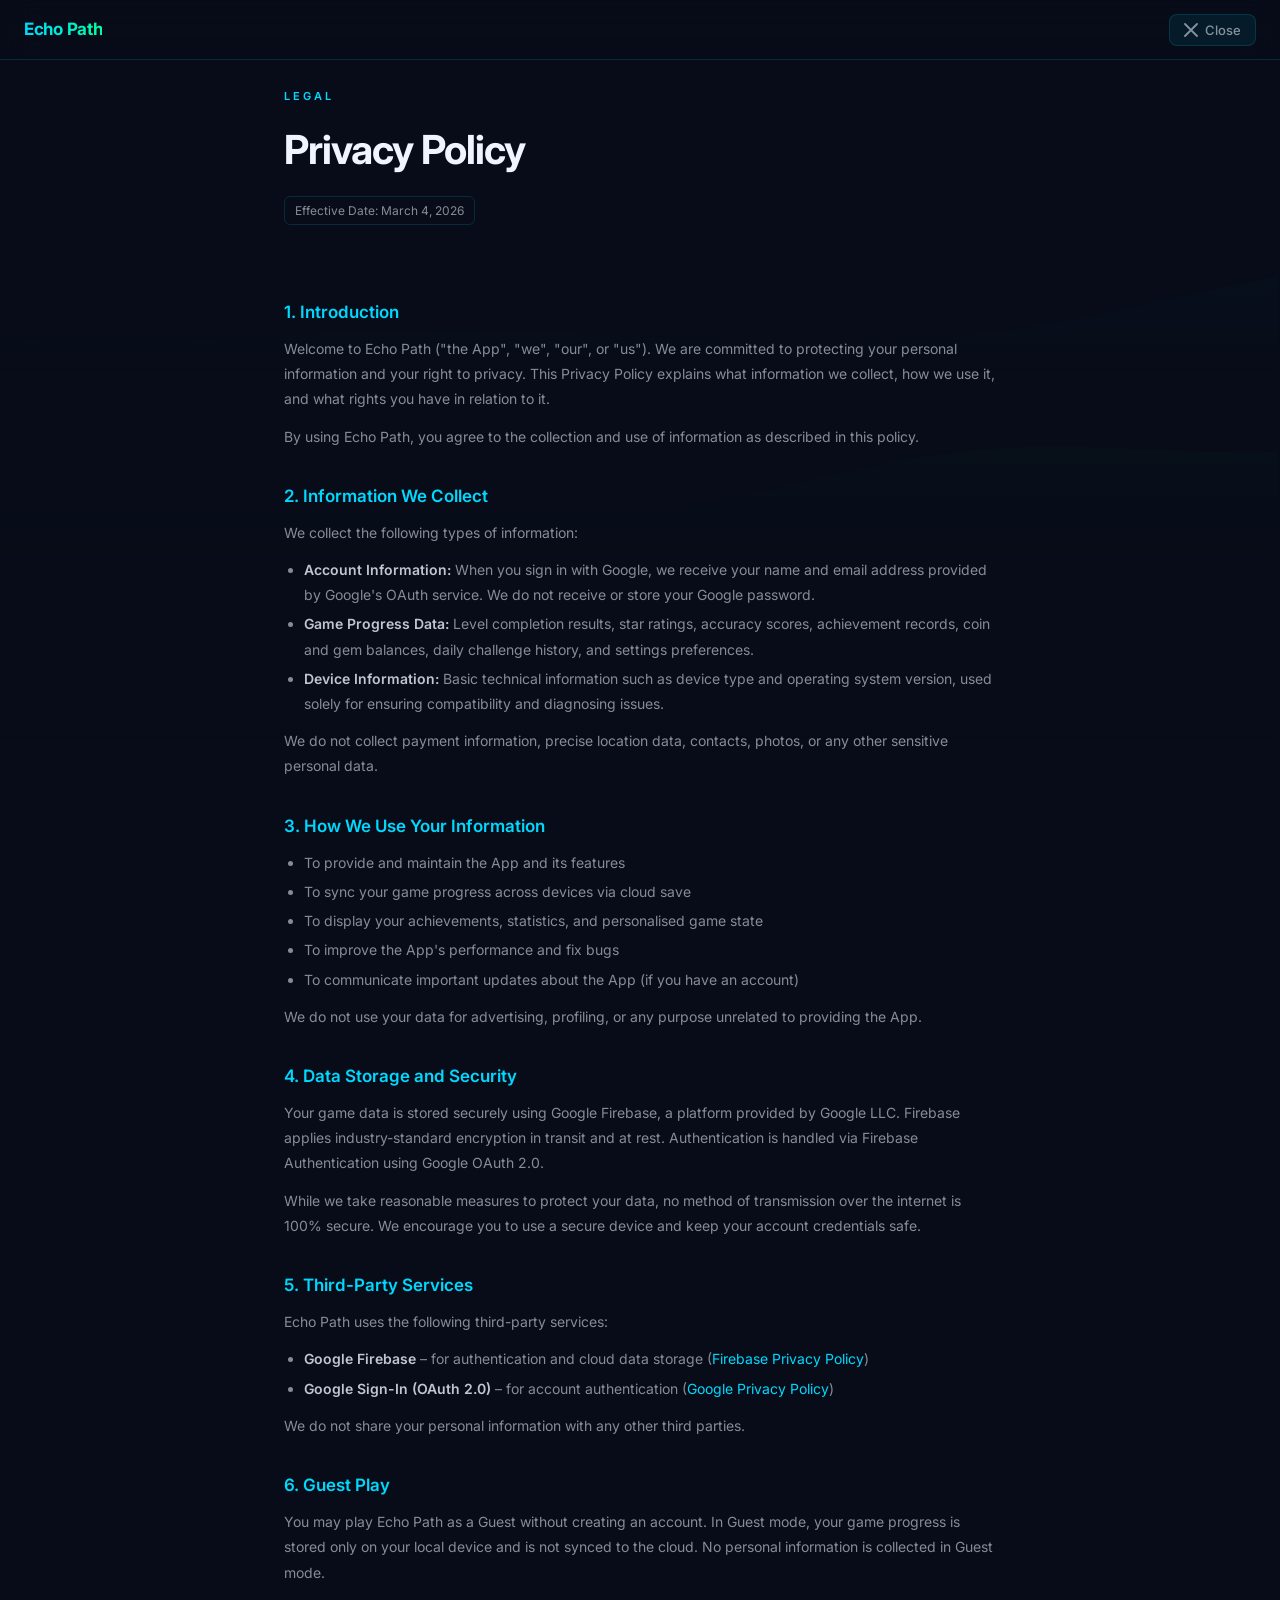
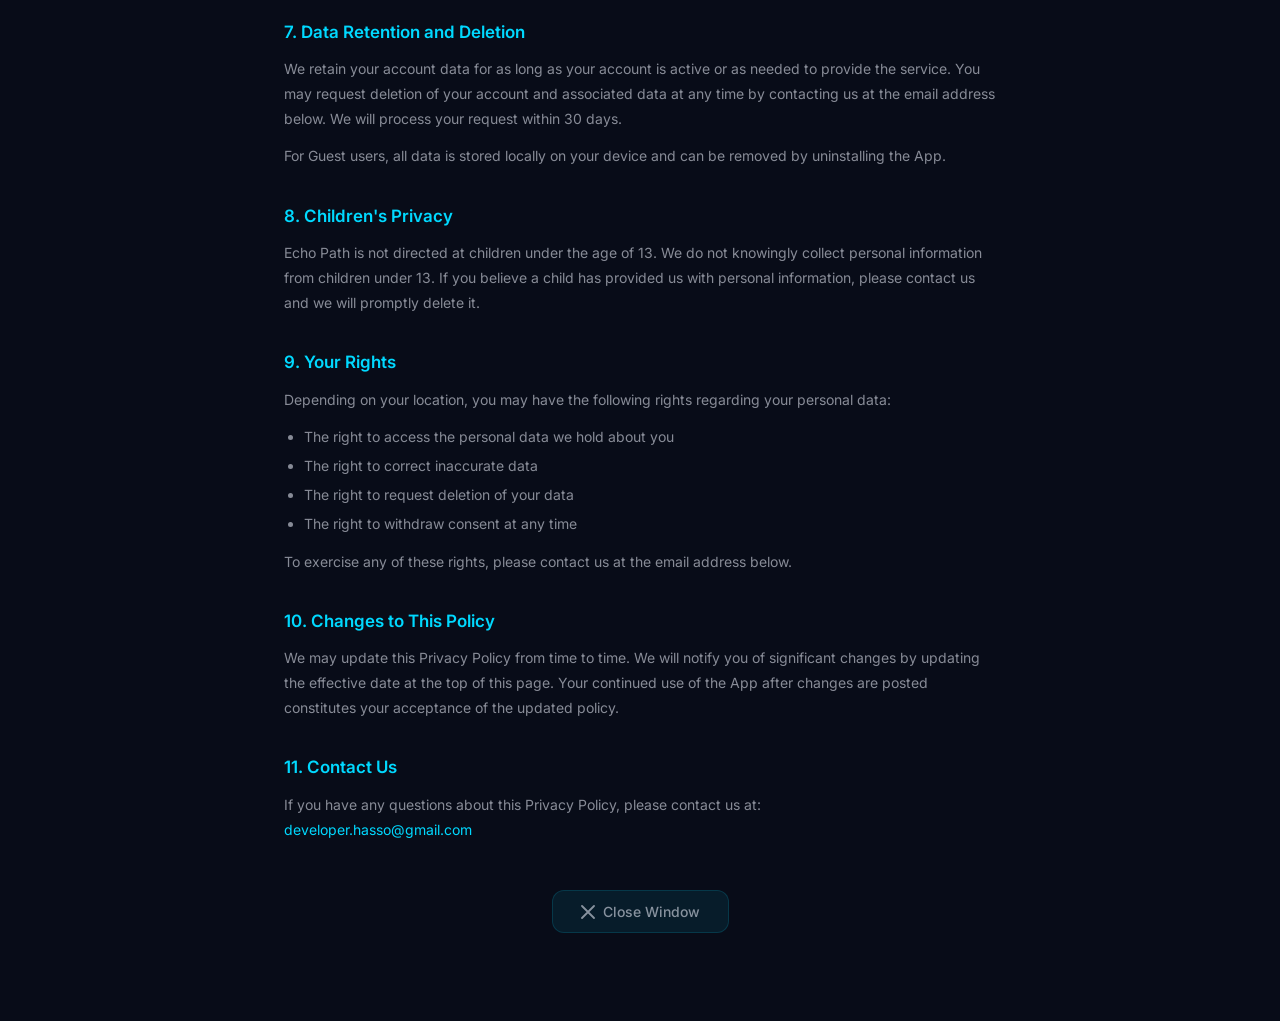
==== privacy.html @ c026646d "adding / updating files updated index.html and added separate files for privacy and terms" ====
<!DOCTYPE html>
<html lang="en">
<head>
  <meta charset="UTF-8" />
  <meta name="viewport" content="width=device-width, initial-scale=1.0" />
  <title>Privacy Policy – Echo Path</title>
  <meta name="description" content="Echo Path Privacy Policy – how we collect, use, and protect your data." />
  <link rel="icon" type="image/png" sizes="32x32" href="favicon-32.png" />
  <link rel="icon" type="image/png" sizes="16x16" href="favicon-16.png" />
  <link rel="apple-touch-icon" sizes="192x192" href="icon.png" />
  <link rel="preconnect" href="https://fonts.googleapis.com" />
  <link rel="preconnect" href="https://fonts.gstatic.com" crossorigin />
  <link href="https://fonts.googleapis.com/css2?family=Inter:wght@300;400;500;600;700;800&display=swap" rel="stylesheet" />
  <style>
    *, *::before, *::after { box-sizing: border-box; margin: 0; padding: 0; }
    :root {
      --cyan:   #00D9FF;
      --green:  #00FF9F;
      --bg:     #080c18;
      --border: rgba(0,217,255,0.15);
      --text:   #F0F4FF;
      --muted:  rgba(240,244,255,0.55);
    }
    html { scroll-behavior: smooth; }
    body {
      font-family: 'Inter', sans-serif;
      background: var(--bg);
      color: var(--text);
      line-height: 1.6;
      overflow-x: hidden;
      min-height: 100vh;
    }

    /* Aurora background */
    #aurora-canvas {
      position: fixed; inset: 0; width: 100%; height: 100%;
      pointer-events: none; z-index: 0; opacity: 0.55;
    }

    /* Top bar — logo left, close button right */
    .top-bar {
      position: fixed; top: 0; left: 0; right: 0; z-index: 100;
      background: rgba(8,12,24,0.88);
      backdrop-filter: blur(16px);
      border-bottom: 1px solid var(--border);
      height: 60px;
      display: flex; align-items: center; justify-content: space-between;
      padding: 0 24px;
    }
    .top-logo {
      font-size: 17px; font-weight: 700;
      background: linear-gradient(90deg, var(--cyan), var(--green));
      -webkit-background-clip: text; -webkit-text-fill-color: transparent;
      text-decoration: none;
      letter-spacing: -0.3px;
    }
    .close-btn {
      display: flex; align-items: center; gap: 7px;
      background: rgba(0,217,255,0.08);
      border: 1px solid var(--border);
      border-radius: 8px;
      color: var(--muted);
      font-family: 'Inter', sans-serif;
      font-size: 13px; font-weight: 500;
      padding: 7px 14px;
      cursor: pointer;
      transition: all 0.2s;
    }
    .close-btn:hover {
      background: rgba(0,217,255,0.15);
      border-color: var(--cyan);
      color: var(--text);
    }
    .close-btn svg { flex-shrink: 0; }

    /* Content */
    .page-wrap {
      max-width: 760px; margin: 0 auto;
      padding: 88px 24px 72px;
      position: relative; z-index: 1;
    }

    .section-label {
      display: block; font-size: 11px; font-weight: 600;
      letter-spacing: 3px; text-transform: uppercase;
      color: var(--cyan); margin-bottom: 12px;
    }
    h1 {
      font-size: clamp(26px, 4vw, 40px); font-weight: 700;
      letter-spacing: -1px; margin-bottom: 14px;
    }
    .legal-date {
      display: inline-block; font-size: 12px; color: var(--muted);
      border: 1px solid var(--border); border-radius: 6px;
      padding: 4px 10px; margin-bottom: 40px;
    }
    h3 {
      font-size: 17px; font-weight: 600; color: var(--cyan);
      margin: 34px 0 10px;
    }
    p { font-size: 14px; color: var(--muted); margin-bottom: 12px; line-height: 1.8; }
    ul { padding-left: 20px; margin-bottom: 12px; }
    ul li { font-size: 14px; color: var(--muted); line-height: 1.8; margin-bottom: 4px; }
    strong { color: rgba(240,244,255,0.8); font-weight: 600; }
    a { color: var(--cyan); text-decoration: none; }
    a:hover { text-decoration: underline; }

    /* Bottom close button */
    .bottom-close {
      display: flex; justify-content: center;
      margin-top: 48px; padding-bottom: 16px;
    }
    .bottom-close-btn {
      display: inline-flex; align-items: center; gap: 8px;
      padding: 12px 28px;
      background: rgba(0,217,255,0.08);
      border: 1.5px solid var(--border);
      border-radius: 12px;
      color: var(--muted);
      font-family: 'Inter', sans-serif;
      font-size: 14px; font-weight: 500;
      cursor: pointer;
      transition: all 0.2s;
    }
    .bottom-close-btn:hover {
      background: rgba(0,217,255,0.14);
      border-color: var(--cyan);
      color: var(--text);
    }

    @media (max-width: 600px) {
      .page-wrap { padding: 80px 18px 60px; }
    }
  </style>
</head>
<body>

<canvas id="aurora-canvas"></canvas>

<!-- Top bar -->
<div class="top-bar">
  <span class="top-logo">Echo Path</span>
  <button class="close-btn" onclick="window.close()">
    <svg width="14" height="14" viewBox="0 0 14 14" fill="none">
      <path d="M1 1l12 12M13 1L1 13" stroke="currentColor" stroke-width="1.8" stroke-linecap="round"/>
    </svg>
    Close
  </button>
</div>

<!-- Content -->
<div class="page-wrap">
  <span class="section-label">Legal</span>
  <h1>Privacy Policy</h1>
  <span class="legal-date">Effective Date: March 4, 2026</span>

  <h3>1. Introduction</h3>
  <p>Welcome to Echo Path ("the App", "we", "our", or "us"). We are committed to protecting your personal information and your right to privacy. This Privacy Policy explains what information we collect, how we use it, and what rights you have in relation to it.</p>
  <p>By using Echo Path, you agree to the collection and use of information as described in this policy.</p>

  <h3>2. Information We Collect</h3>
  <p>We collect the following types of information:</p>
  <ul>
    <li><strong>Account Information:</strong> When you sign in with Google, we receive your name and email address provided by Google's OAuth service. We do not receive or store your Google password.</li>
    <li><strong>Game Progress Data:</strong> Level completion results, star ratings, accuracy scores, achievement records, coin and gem balances, daily challenge history, and settings preferences.</li>
    <li><strong>Device Information:</strong> Basic technical information such as device type and operating system version, used solely for ensuring compatibility and diagnosing issues.</li>
  </ul>
  <p>We do not collect payment information, precise location data, contacts, photos, or any other sensitive personal data.</p>

  <h3>3. How We Use Your Information</h3>
  <ul>
    <li>To provide and maintain the App and its features</li>
    <li>To sync your game progress across devices via cloud save</li>
    <li>To display your achievements, statistics, and personalised game state</li>
    <li>To improve the App's performance and fix bugs</li>
    <li>To communicate important updates about the App (if you have an account)</li>
  </ul>
  <p>We do not use your data for advertising, profiling, or any purpose unrelated to providing the App.</p>

  <h3>4. Data Storage and Security</h3>
  <p>Your game data is stored securely using Google Firebase, a platform provided by Google LLC. Firebase applies industry-standard encryption in transit and at rest. Authentication is handled via Firebase Authentication using Google OAuth 2.0.</p>
  <p>While we take reasonable measures to protect your data, no method of transmission over the internet is 100% secure. We encourage you to use a secure device and keep your account credentials safe.</p>

  <h3>5. Third-Party Services</h3>
  <p>Echo Path uses the following third-party services:</p>
  <ul>
    <li><strong>Google Firebase</strong> – for authentication and cloud data storage (<a href="https://firebase.google.com/support/privacy" target="_blank" rel="noopener">Firebase Privacy Policy</a>)</li>
    <li><strong>Google Sign-In (OAuth 2.0)</strong> – for account authentication (<a href="https://policies.google.com/privacy" target="_blank" rel="noopener">Google Privacy Policy</a>)</li>
  </ul>
  <p>We do not share your personal information with any other third parties.</p>

  <h3>6. Guest Play</h3>
  <p>You may play Echo Path as a Guest without creating an account. In Guest mode, your game progress is stored only on your local device and is not synced to the cloud. No personal information is collected in Guest mode.</p>

  <h3>7. Data Retention and Deletion</h3>
  <p>We retain your account data for as long as your account is active or as needed to provide the service. You may request deletion of your account and associated data at any time by contacting us at the email address below. We will process your request within 30 days.</p>
  <p>For Guest users, all data is stored locally on your device and can be removed by uninstalling the App.</p>

  <h3>8. Children's Privacy</h3>
  <p>Echo Path is not directed at children under the age of 13. We do not knowingly collect personal information from children under 13. If you believe a child has provided us with personal information, please contact us and we will promptly delete it.</p>

  <h3>9. Your Rights</h3>
  <p>Depending on your location, you may have the following rights regarding your personal data:</p>
  <ul>
    <li>The right to access the personal data we hold about you</li>
    <li>The right to correct inaccurate data</li>
    <li>The right to request deletion of your data</li>
    <li>The right to withdraw consent at any time</li>
  </ul>
  <p>To exercise any of these rights, please contact us at the email address below.</p>

  <h3>10. Changes to This Policy</h3>
  <p>We may update this Privacy Policy from time to time. We will notify you of significant changes by updating the effective date at the top of this page. Your continued use of the App after changes are posted constitutes your acceptance of the updated policy.</p>

  <h3>11. Contact Us</h3>
  <p>If you have any questions about this Privacy Policy, please contact us at:<br/>
  <a href="mailto:developer.hasso@gmail.com">developer.hasso@gmail.com</a></p>

  <!-- Bottom close -->
  <div class="bottom-close">
    <button class="bottom-close-btn" onclick="window.close()">
      <svg width="14" height="14" viewBox="0 0 14 14" fill="none">
        <path d="M1 1l12 12M13 1L1 13" stroke="currentColor" stroke-width="1.8" stroke-linecap="round"/>
      </svg>
      Close Window
    </button>
  </div>
</div>

<script>
(function () {
  const canvas = document.getElementById('aurora-canvas');
  const ctx    = canvas.getContext('2d');
  let W, H, t  = 0;
  const WAVES  = [
    { amp: 0.10, freq: 0.0020, speed: 0.22, yBase: 0.30, r: 0, g: 217, b: 255, baseAlpha: 0.038, breathSpeed: 0.38, breathOffset: 0.00 },
    { amp: 0.07, freq: 0.0031, speed: 0.15, yBase: 0.52, r: 0, g: 255, b: 159, baseAlpha: 0.028, breathSpeed: 0.29, breathOffset: 1.10 },
    { amp: 0.08, freq: 0.0016, speed: 0.18, yBase: 0.74, r: 0, g: 200, b: 255, baseAlpha: 0.022, breathSpeed: 0.23, breathOffset: 2.30 },
  ];
  const HARMONICS = [
    { freqMul: 1.000, ampMul: 1.00, phaseOff: 0.0 },
    { freqMul: 1.618, ampMul: 0.45, phaseOff: 1.2 },
    { freqMul: 2.414, ampMul: 0.22, phaseOff: 2.7 },
    { freqMul: 3.303, ampMul: 0.11, phaseOff: 0.9 },
  ];
  function resize() { W = canvas.width = window.innerWidth; H = canvas.height = window.innerHeight; }
  function waveY(wave, x) {
    let y = 0;
    HARMONICS.forEach(h => { y += Math.sin(x * wave.freq * h.freqMul + t * wave.speed * h.freqMul + h.phaseOff) * h.ampMul; });
    return wave.yBase * H + y * wave.amp * H;
  }
  function draw() {
    t += 0.016; ctx.clearRect(0, 0, W, H);
    WAVES.forEach(wave => {
      const breath = 0.5 + 0.5 * Math.sin(t * wave.breathSpeed + wave.breathOffset);
      const alpha  = wave.baseAlpha * (0.7 + 0.6 * breath);
      const height = 0.13 * H * (0.85 + 0.3 * breath);
      ctx.beginPath(); ctx.moveTo(0, H);
      for (let x = 0; x <= W; x += 3) ctx.lineTo(x, waveY(wave, x));
      ctx.lineTo(W, H); ctx.closePath();
      const grad = ctx.createLinearGradient(0, waveY(wave, W / 2) - height, 0, waveY(wave, W / 2) + height * 0.4);
      grad.addColorStop(0,   `rgba(${wave.r},${wave.g},${wave.b},0)`);
      grad.addColorStop(0.3, `rgba(${wave.r},${wave.g},${wave.b},${alpha})`);
      grad.addColorStop(0.7, `rgba(${wave.r},${wave.g},${wave.b},${alpha * 0.5})`);
      grad.addColorStop(1,   `rgba(${wave.r},${wave.g},${wave.b},0)`);
      ctx.fillStyle = grad; ctx.fill();
    });
    requestAnimationFrame(draw);
  }
  window.addEventListener('resize', resize); resize(); draw();
})();
</script>
</body>
</html>
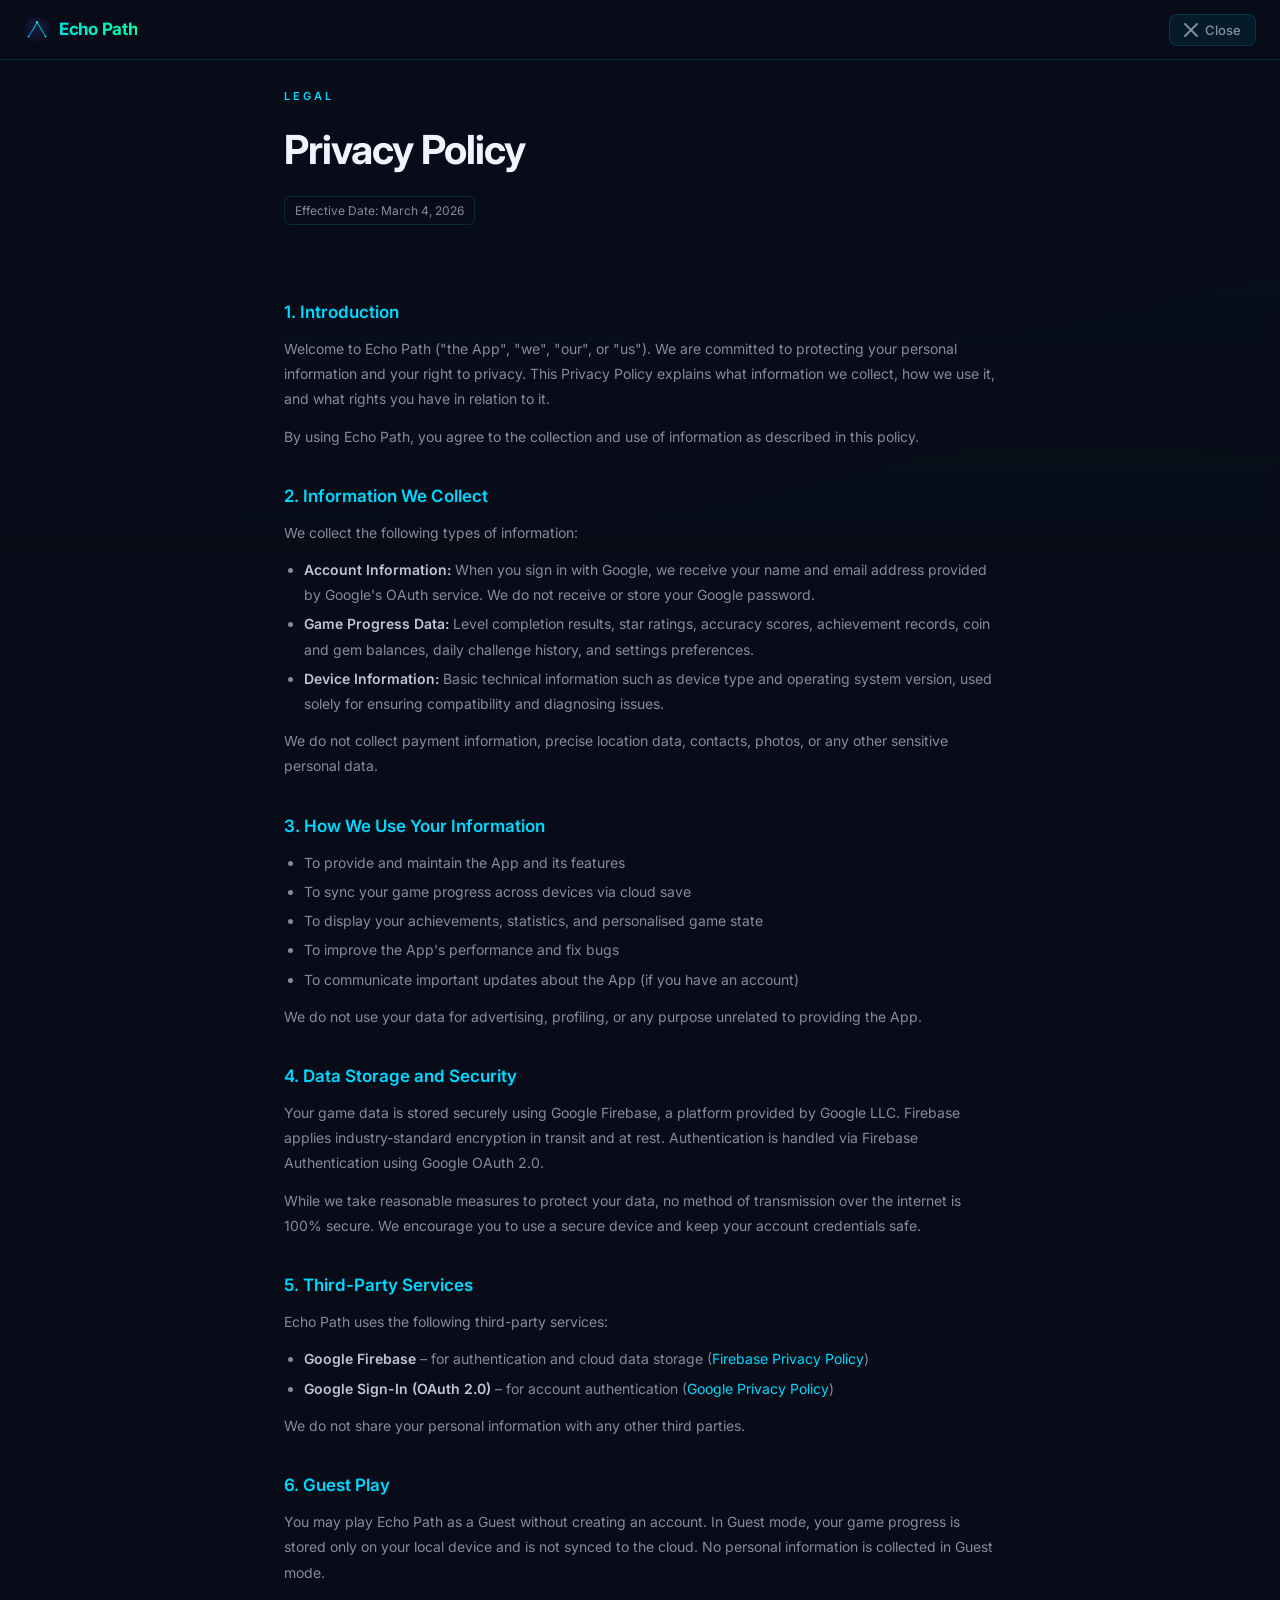
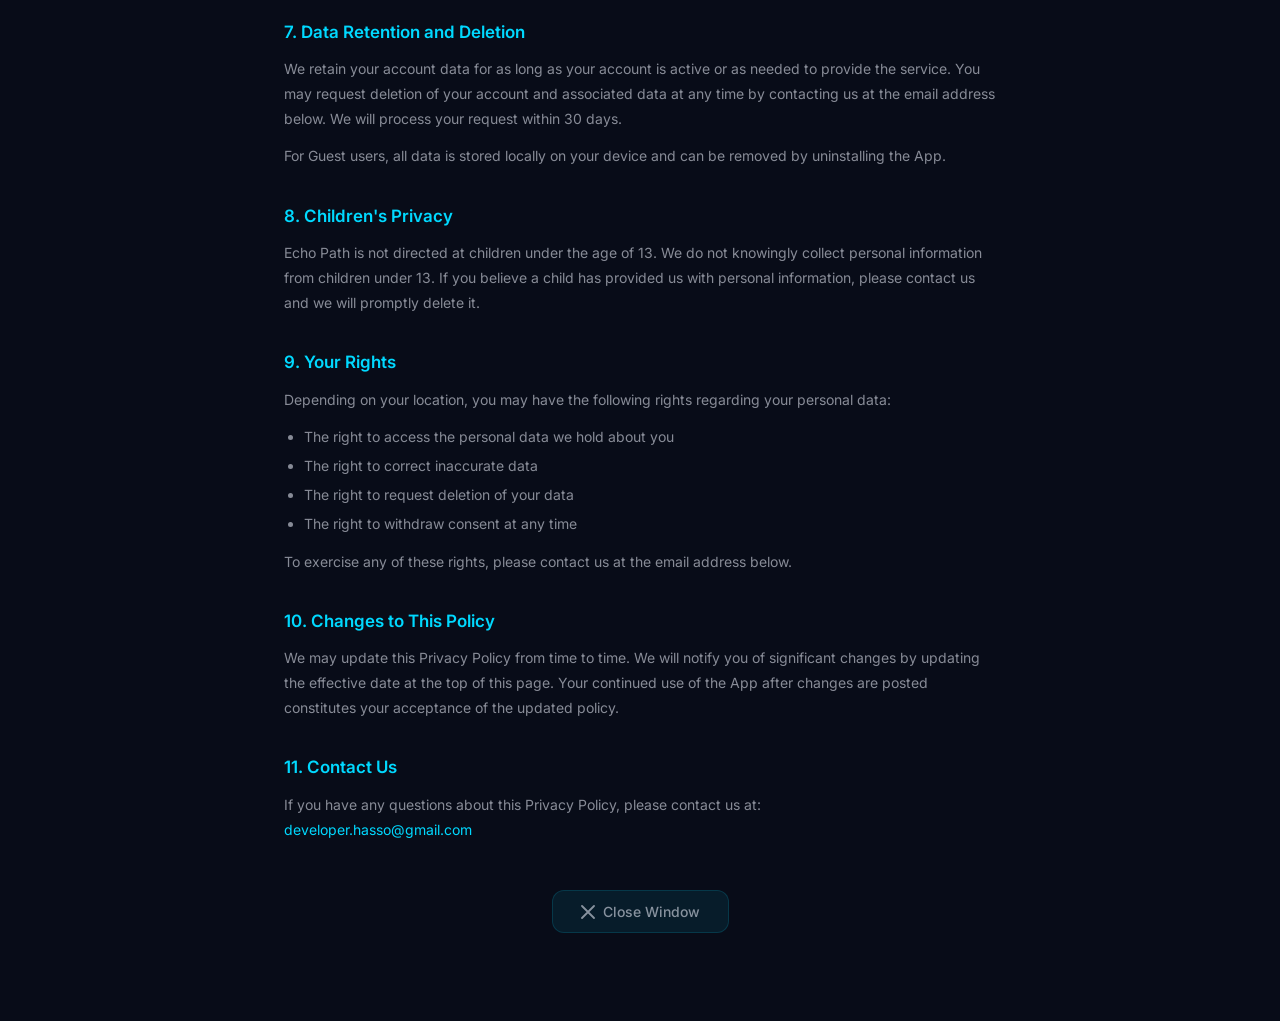
==== commit 1c445b54: "added UI enhancements to all 3 files added UI enhancements to all 3 files" ====
--- a/privacy.html
+++ b/privacy.html
@@ -48,12 +48,13 @@
       padding: 0 24px;
     }
     .top-logo {
+      display: flex; align-items: center; gap: 9px;
       font-size: 17px; font-weight: 700;
       background: linear-gradient(90deg, var(--cyan), var(--green));
       -webkit-background-clip: text; -webkit-text-fill-color: transparent;
-      text-decoration: none;
-      letter-spacing: -0.3px;
-    }
+      text-decoration: none; letter-spacing: -0.3px;
+    }
+    .top-logo-img { width: 26px; height: 26px; border-radius: 7px; flex-shrink: 0; display: block; }
     .close-btn {
       display: flex; align-items: center; gap: 7px;
       background: rgba(0,217,255,0.08);
@@ -139,7 +140,10 @@
 
 <!-- Top bar -->
 <div class="top-bar">
-  <span class="top-logo">Echo Path</span>
+  <span class="top-logo">
+    <img src="icon.png" alt="Echo Path" class="top-logo-img" />
+    Echo Path
+  </span>
   <button class="close-btn" onclick="window.close()">
     <svg width="14" height="14" viewBox="0 0 14 14" fill="none">
       <path d="M1 1l12 12M13 1L1 13" stroke="currentColor" stroke-width="1.8" stroke-linecap="round"/>
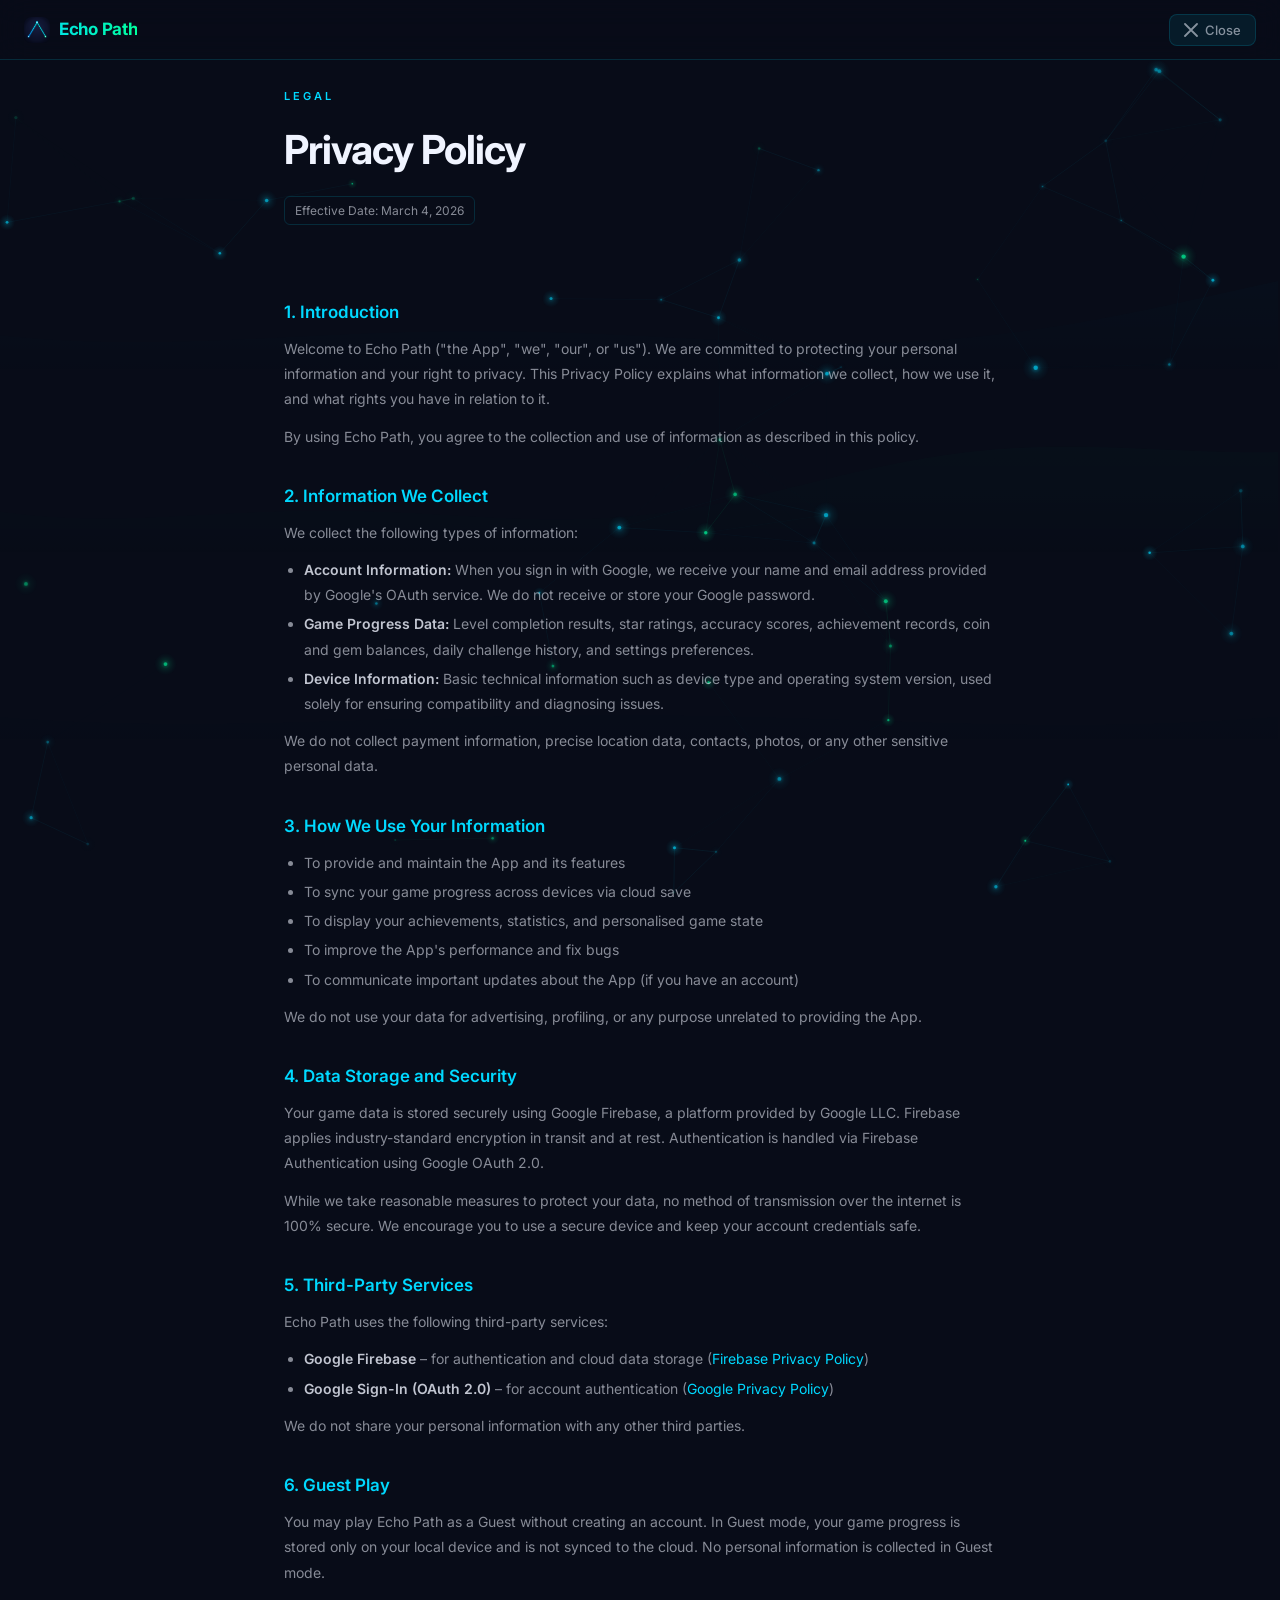
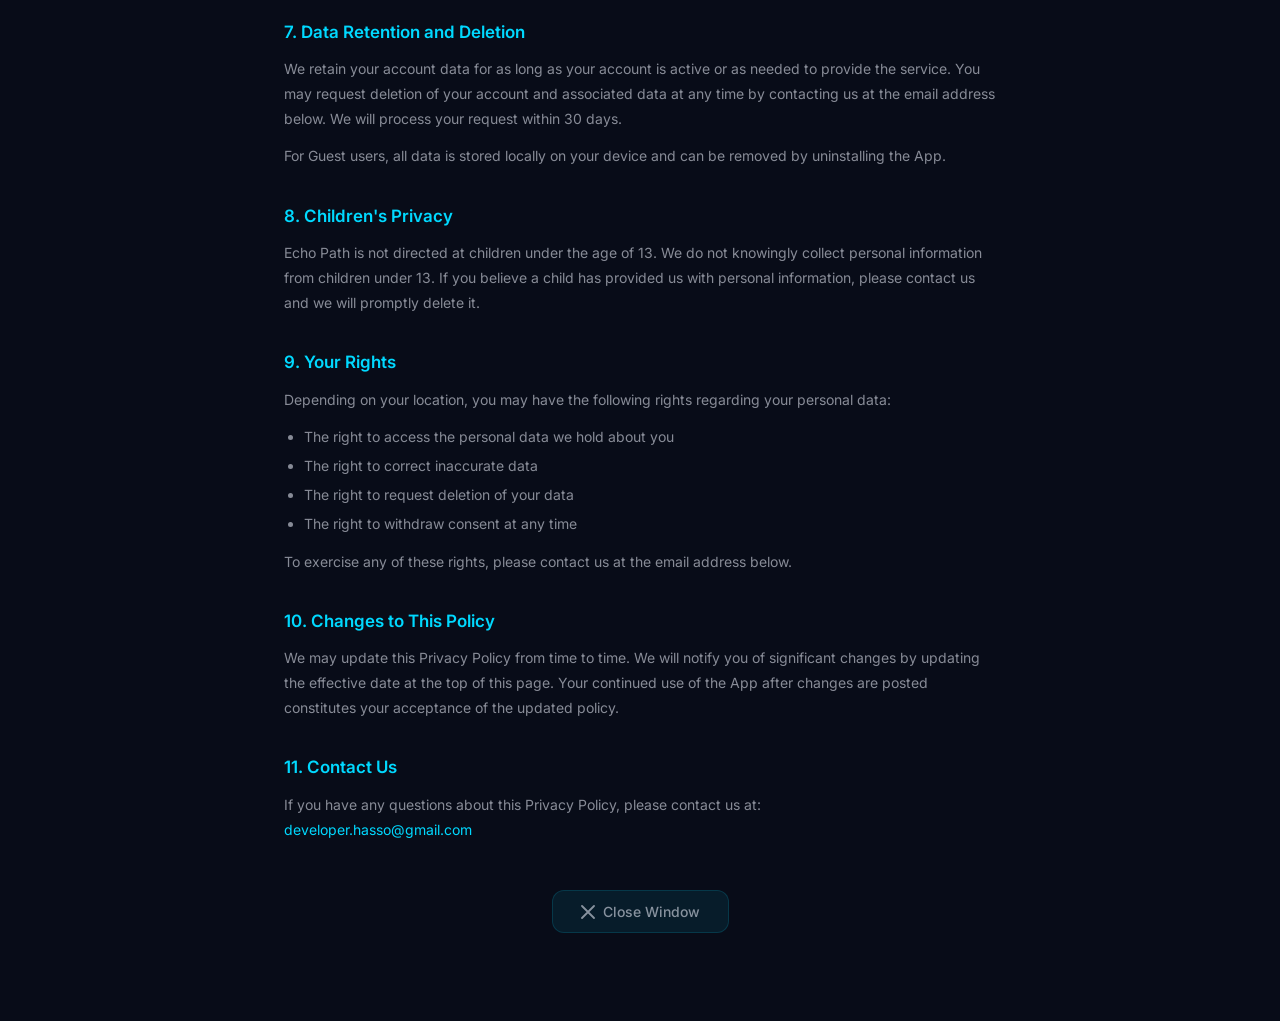
==== commit 73c35bd6: "updated privacy and terms updated privacy and terms" ====
--- a/privacy.html
+++ b/privacy.html
@@ -37,6 +37,12 @@
       pointer-events: none; z-index: 0; opacity: 0.55;
     }
 
+    /* Constellation network */
+    #constellation-canvas {
+      position: fixed; inset: 0; width: 100%; height: 100%;
+      pointer-events: none; z-index: 0; opacity: 1;
+    }
+
     /* Top bar — logo left, close button right */
     .top-bar {
       position: fixed; top: 0; left: 0; right: 0; z-index: 100;
@@ -137,6 +143,7 @@
 <body>
 
 <canvas id="aurora-canvas"></canvas>
+<canvas id="constellation-canvas"></canvas>
 
 <!-- Top bar -->
 <div class="top-bar">
@@ -273,6 +280,70 @@
   }
   window.addEventListener('resize', resize); resize(); draw();
 })();
+
+/* ── Constellation Network ── */
+(function() {
+  const canvas = document.getElementById('constellation-canvas');
+  const ctx = canvas.getContext('2d');
+  let W, H, t = 0;
+  const COUNT  = 58;
+  const LINK_D = 155;
+  const LINK_D2 = LINK_D * LINK_D;
+  let nodes = [];
+  function init() {
+    W = canvas.width  = window.innerWidth;
+    H = canvas.height = window.innerHeight;
+    nodes = Array.from({length: COUNT}, () => ({
+      x: Math.random() * W, y: Math.random() * H,
+      vx: (Math.random() - 0.5) * 0.30, vy: (Math.random() - 0.5) * 0.30,
+      r: Math.random() * 1.3 + 0.7,
+      cyan: Math.random() < 0.62,
+      phase: Math.random() * Math.PI * 2,
+    }));
+  }
+  function draw() {
+    t += 0.016;
+    ctx.clearRect(0, 0, W, H);
+    nodes.forEach(n => {
+      n.x += n.vx; n.y += n.vy;
+      if (n.x < -40) n.x = W+40; else if (n.x > W+40) n.x = -40;
+      if (n.y < -40) n.y = H+40; else if (n.y > H+40) n.y = -40;
+    });
+    for (let i = 0; i < nodes.length; i++) {
+      const a = nodes[i];
+      for (let j = i+1; j < nodes.length; j++) {
+        const b = nodes[j];
+        const dx = a.x-b.x, dy = a.y-b.y, d2 = dx*dx+dy*dy;
+        if (d2 < LINK_D2) {
+          const alpha = (1 - Math.sqrt(d2)/LINK_D) * 0.13;
+          const [r,g,bl] = (!a.cyan && !b.cyan) ? [0,255,159] : [0,217,255];
+          ctx.beginPath(); ctx.moveTo(a.x,a.y); ctx.lineTo(b.x,b.y);
+          ctx.strokeStyle = `rgba(${r},${g},${bl},${alpha})`;
+          ctx.lineWidth = 0.7; ctx.stroke();
+        }
+      }
+    }
+    nodes.forEach(n => {
+      const pulse = 0.55 + 0.45*Math.sin(t*0.75+n.phase);
+      const [r,g,b] = n.cyan ? [0,217,255] : [0,255,159];
+      const nr = n.r*(0.85+0.3*pulse);
+      const grad = ctx.createRadialGradient(n.x,n.y,0,n.x,n.y,nr*6);
+      grad.addColorStop(0,   `rgba(${r},${g},${b},${0.22*pulse})`);
+      grad.addColorStop(0.4, `rgba(${r},${g},${b},${0.08*pulse})`);
+      grad.addColorStop(1,   `rgba(${r},${g},${b},0)`);
+      ctx.beginPath(); ctx.arc(n.x,n.y,nr*6,0,Math.PI*2);
+      ctx.fillStyle=grad; ctx.fill();
+      ctx.save();
+      ctx.shadowColor=`rgb(${r},${g},${b})`; ctx.shadowBlur=6*pulse;
+      ctx.fillStyle=`rgba(${r},${g},${b},${0.65*pulse})`;
+      ctx.beginPath(); ctx.arc(n.x,n.y,nr,0,Math.PI*2); ctx.fill();
+      ctx.restore();
+    });
+    requestAnimationFrame(draw);
+  }
+  window.addEventListener('resize', init);
+  init(); draw();
+})();
 </script>
 </body>
 </html>
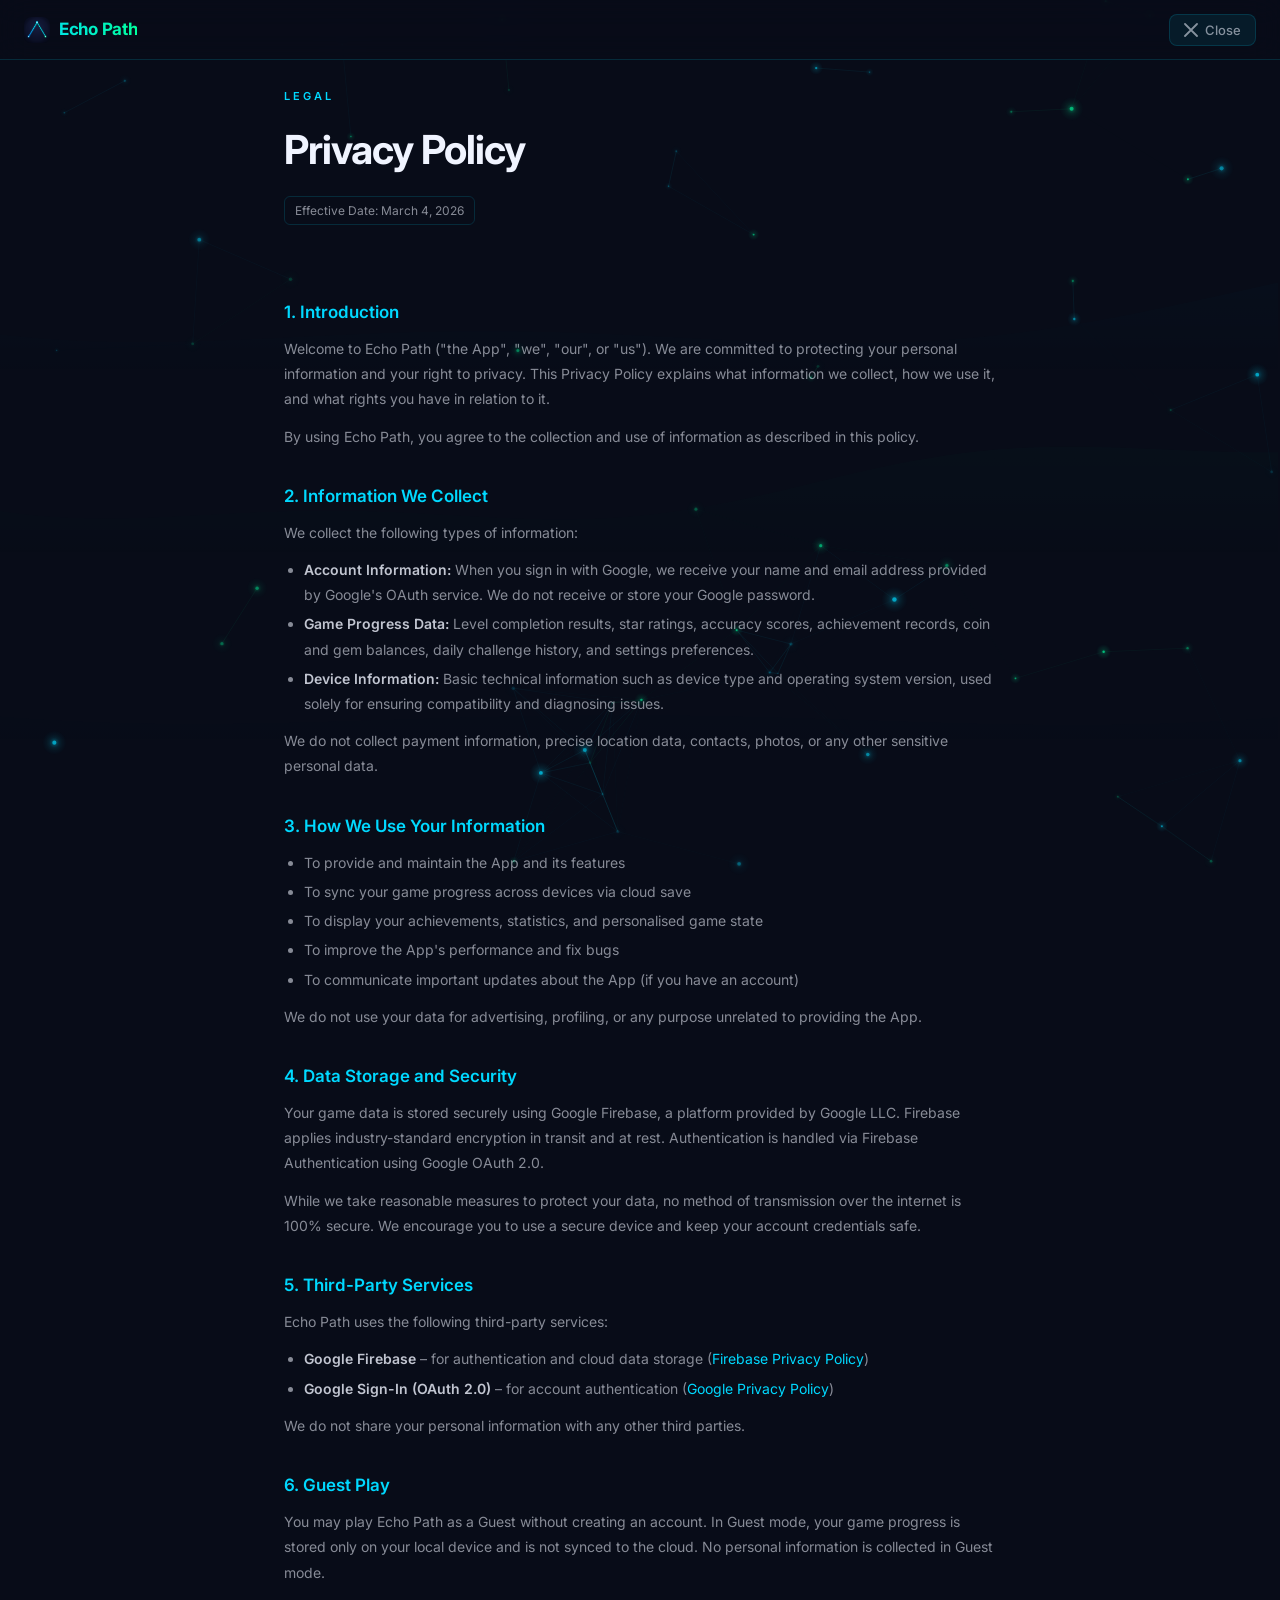
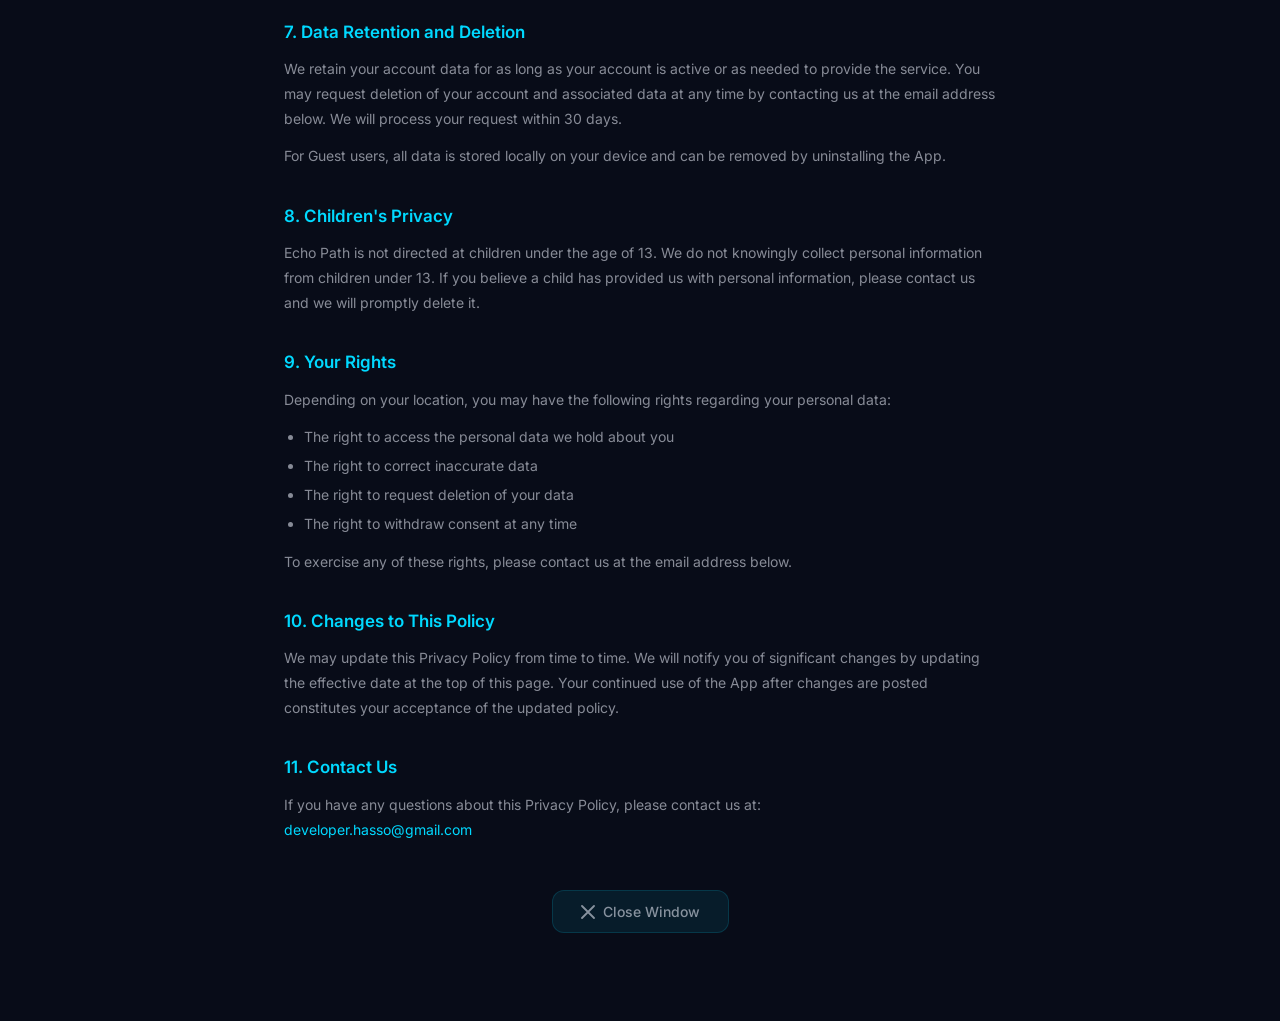
==== commit c00b4d3f: "updated changes and separated logic" ====
--- a/privacy.html
+++ b/privacy.html
@@ -11,134 +11,8 @@
   <link rel="preconnect" href="https://fonts.googleapis.com" />
   <link rel="preconnect" href="https://fonts.gstatic.com" crossorigin />
   <link href="https://fonts.googleapis.com/css2?family=Inter:wght@300;400;500;600;700;800&display=swap" rel="stylesheet" />
-  <style>
-    *, *::before, *::after { box-sizing: border-box; margin: 0; padding: 0; }
-    :root {
-      --cyan:   #00D9FF;
-      --green:  #00FF9F;
-      --bg:     #080c18;
-      --border: rgba(0,217,255,0.15);
-      --text:   #F0F4FF;
-      --muted:  rgba(240,244,255,0.55);
-    }
-    html { scroll-behavior: smooth; }
-    body {
-      font-family: 'Inter', sans-serif;
-      background: var(--bg);
-      color: var(--text);
-      line-height: 1.6;
-      overflow-x: hidden;
-      min-height: 100vh;
-    }
-
-    /* Aurora background */
-    #aurora-canvas {
-      position: fixed; inset: 0; width: 100%; height: 100%;
-      pointer-events: none; z-index: 0; opacity: 0.55;
-    }
-
-    /* Constellation network */
-    #constellation-canvas {
-      position: fixed; inset: 0; width: 100%; height: 100%;
-      pointer-events: none; z-index: 0; opacity: 1;
-    }
-
-    /* Top bar — logo left, close button right */
-    .top-bar {
-      position: fixed; top: 0; left: 0; right: 0; z-index: 100;
-      background: rgba(8,12,24,0.88);
-      backdrop-filter: blur(16px);
-      border-bottom: 1px solid var(--border);
-      height: 60px;
-      display: flex; align-items: center; justify-content: space-between;
-      padding: 0 24px;
-    }
-    .top-logo {
-      display: flex; align-items: center; gap: 9px;
-      font-size: 17px; font-weight: 700;
-      background: linear-gradient(90deg, var(--cyan), var(--green));
-      -webkit-background-clip: text; -webkit-text-fill-color: transparent;
-      text-decoration: none; letter-spacing: -0.3px;
-    }
-    .top-logo-img { width: 26px; height: 26px; border-radius: 7px; flex-shrink: 0; display: block; }
-    .close-btn {
-      display: flex; align-items: center; gap: 7px;
-      background: rgba(0,217,255,0.08);
-      border: 1px solid var(--border);
-      border-radius: 8px;
-      color: var(--muted);
-      font-family: 'Inter', sans-serif;
-      font-size: 13px; font-weight: 500;
-      padding: 7px 14px;
-      cursor: pointer;
-      transition: all 0.2s;
-    }
-    .close-btn:hover {
-      background: rgba(0,217,255,0.15);
-      border-color: var(--cyan);
-      color: var(--text);
-    }
-    .close-btn svg { flex-shrink: 0; }
-
-    /* Content */
-    .page-wrap {
-      max-width: 760px; margin: 0 auto;
-      padding: 88px 24px 72px;
-      position: relative; z-index: 1;
-    }
-
-    .section-label {
-      display: block; font-size: 11px; font-weight: 600;
-      letter-spacing: 3px; text-transform: uppercase;
-      color: var(--cyan); margin-bottom: 12px;
-    }
-    h1 {
-      font-size: clamp(26px, 4vw, 40px); font-weight: 700;
-      letter-spacing: -1px; margin-bottom: 14px;
-    }
-    .legal-date {
-      display: inline-block; font-size: 12px; color: var(--muted);
-      border: 1px solid var(--border); border-radius: 6px;
-      padding: 4px 10px; margin-bottom: 40px;
-    }
-    h3 {
-      font-size: 17px; font-weight: 600; color: var(--cyan);
-      margin: 34px 0 10px;
-    }
-    p { font-size: 14px; color: var(--muted); margin-bottom: 12px; line-height: 1.8; }
-    ul { padding-left: 20px; margin-bottom: 12px; }
-    ul li { font-size: 14px; color: var(--muted); line-height: 1.8; margin-bottom: 4px; }
-    strong { color: rgba(240,244,255,0.8); font-weight: 600; }
-    a { color: var(--cyan); text-decoration: none; }
-    a:hover { text-decoration: underline; }
-
-    /* Bottom close button */
-    .bottom-close {
-      display: flex; justify-content: center;
-      margin-top: 48px; padding-bottom: 16px;
-    }
-    .bottom-close-btn {
-      display: inline-flex; align-items: center; gap: 8px;
-      padding: 12px 28px;
-      background: rgba(0,217,255,0.08);
-      border: 1.5px solid var(--border);
-      border-radius: 12px;
-      color: var(--muted);
-      font-family: 'Inter', sans-serif;
-      font-size: 14px; font-weight: 500;
-      cursor: pointer;
-      transition: all 0.2s;
-    }
-    .bottom-close-btn:hover {
-      background: rgba(0,217,255,0.14);
-      border-color: var(--cyan);
-      color: var(--text);
-    }
-
-    @media (max-width: 600px) {
-      .page-wrap { padding: 80px 18px 60px; }
-    }
-  </style>
+  <link rel="stylesheet" href="css/common.css" />
+  <link rel="stylesheet" href="css/legal.css" />
 </head>
 <body>
 
@@ -227,7 +101,6 @@
   <p>If you have any questions about this Privacy Policy, please contact us at:<br/>
   <a href="mailto:developer.hasso@gmail.com">developer.hasso@gmail.com</a></p>
 
-  <!-- Bottom close -->
   <div class="bottom-close">
     <button class="bottom-close-btn" onclick="window.close()">
       <svg width="14" height="14" viewBox="0 0 14 14" fill="none">
@@ -238,112 +111,8 @@
   </div>
 </div>
 
-<script>
-(function () {
-  const canvas = document.getElementById('aurora-canvas');
-  const ctx    = canvas.getContext('2d');
-  let W, H, t  = 0;
-  const WAVES  = [
-    { amp: 0.10, freq: 0.0020, speed: 0.22, yBase: 0.30, r: 0, g: 217, b: 255, baseAlpha: 0.038, breathSpeed: 0.38, breathOffset: 0.00 },
-    { amp: 0.07, freq: 0.0031, speed: 0.15, yBase: 0.52, r: 0, g: 255, b: 159, baseAlpha: 0.028, breathSpeed: 0.29, breathOffset: 1.10 },
-    { amp: 0.08, freq: 0.0016, speed: 0.18, yBase: 0.74, r: 0, g: 200, b: 255, baseAlpha: 0.022, breathSpeed: 0.23, breathOffset: 2.30 },
-  ];
-  const HARMONICS = [
-    { freqMul: 1.000, ampMul: 1.00, phaseOff: 0.0 },
-    { freqMul: 1.618, ampMul: 0.45, phaseOff: 1.2 },
-    { freqMul: 2.414, ampMul: 0.22, phaseOff: 2.7 },
-    { freqMul: 3.303, ampMul: 0.11, phaseOff: 0.9 },
-  ];
-  function resize() { W = canvas.width = window.innerWidth; H = canvas.height = window.innerHeight; }
-  function waveY(wave, x) {
-    let y = 0;
-    HARMONICS.forEach(h => { y += Math.sin(x * wave.freq * h.freqMul + t * wave.speed * h.freqMul + h.phaseOff) * h.ampMul; });
-    return wave.yBase * H + y * wave.amp * H;
-  }
-  function draw() {
-    t += 0.016; ctx.clearRect(0, 0, W, H);
-    WAVES.forEach(wave => {
-      const breath = 0.5 + 0.5 * Math.sin(t * wave.breathSpeed + wave.breathOffset);
-      const alpha  = wave.baseAlpha * (0.7 + 0.6 * breath);
-      const height = 0.13 * H * (0.85 + 0.3 * breath);
-      ctx.beginPath(); ctx.moveTo(0, H);
-      for (let x = 0; x <= W; x += 3) ctx.lineTo(x, waveY(wave, x));
-      ctx.lineTo(W, H); ctx.closePath();
-      const grad = ctx.createLinearGradient(0, waveY(wave, W / 2) - height, 0, waveY(wave, W / 2) + height * 0.4);
-      grad.addColorStop(0,   `rgba(${wave.r},${wave.g},${wave.b},0)`);
-      grad.addColorStop(0.3, `rgba(${wave.r},${wave.g},${wave.b},${alpha})`);
-      grad.addColorStop(0.7, `rgba(${wave.r},${wave.g},${wave.b},${alpha * 0.5})`);
-      grad.addColorStop(1,   `rgba(${wave.r},${wave.g},${wave.b},0)`);
-      ctx.fillStyle = grad; ctx.fill();
-    });
-    requestAnimationFrame(draw);
-  }
-  window.addEventListener('resize', resize); resize(); draw();
-})();
+<script src="js/aurora.js"></script>
+<script src="js/constellation.js"></script>
 
-/* ── Constellation Network ── */
-(function() {
-  const canvas = document.getElementById('constellation-canvas');
-  const ctx = canvas.getContext('2d');
-  let W, H, t = 0;
-  const COUNT  = 58;
-  const LINK_D = 155;
-  const LINK_D2 = LINK_D * LINK_D;
-  let nodes = [];
-  function init() {
-    W = canvas.width  = window.innerWidth;
-    H = canvas.height = window.innerHeight;
-    nodes = Array.from({length: COUNT}, () => ({
-      x: Math.random() * W, y: Math.random() * H,
-      vx: (Math.random() - 0.5) * 0.30, vy: (Math.random() - 0.5) * 0.30,
-      r: Math.random() * 1.3 + 0.7,
-      cyan: Math.random() < 0.62,
-      phase: Math.random() * Math.PI * 2,
-    }));
-  }
-  function draw() {
-    t += 0.016;
-    ctx.clearRect(0, 0, W, H);
-    nodes.forEach(n => {
-      n.x += n.vx; n.y += n.vy;
-      if (n.x < -40) n.x = W+40; else if (n.x > W+40) n.x = -40;
-      if (n.y < -40) n.y = H+40; else if (n.y > H+40) n.y = -40;
-    });
-    for (let i = 0; i < nodes.length; i++) {
-      const a = nodes[i];
-      for (let j = i+1; j < nodes.length; j++) {
-        const b = nodes[j];
-        const dx = a.x-b.x, dy = a.y-b.y, d2 = dx*dx+dy*dy;
-        if (d2 < LINK_D2) {
-          const alpha = (1 - Math.sqrt(d2)/LINK_D) * 0.13;
-          const [r,g,bl] = (!a.cyan && !b.cyan) ? [0,255,159] : [0,217,255];
-          ctx.beginPath(); ctx.moveTo(a.x,a.y); ctx.lineTo(b.x,b.y);
-          ctx.strokeStyle = `rgba(${r},${g},${bl},${alpha})`;
-          ctx.lineWidth = 0.7; ctx.stroke();
-        }
-      }
-    }
-    nodes.forEach(n => {
-      const pulse = 0.55 + 0.45*Math.sin(t*0.75+n.phase);
-      const [r,g,b] = n.cyan ? [0,217,255] : [0,255,159];
-      const nr = n.r*(0.85+0.3*pulse);
-      const grad = ctx.createRadialGradient(n.x,n.y,0,n.x,n.y,nr*6);
-      grad.addColorStop(0,   `rgba(${r},${g},${b},${0.22*pulse})`);
-      grad.addColorStop(0.4, `rgba(${r},${g},${b},${0.08*pulse})`);
-      grad.addColorStop(1,   `rgba(${r},${g},${b},0)`);
-      ctx.beginPath(); ctx.arc(n.x,n.y,nr*6,0,Math.PI*2);
-      ctx.fillStyle=grad; ctx.fill();
-      ctx.save();
-      ctx.shadowColor=`rgb(${r},${g},${b})`; ctx.shadowBlur=6*pulse;
-      ctx.fillStyle=`rgba(${r},${g},${b},${0.65*pulse})`;
-      ctx.beginPath(); ctx.arc(n.x,n.y,nr,0,Math.PI*2); ctx.fill();
-      ctx.restore();
-    });
-    requestAnimationFrame(draw);
-  }
-  window.addEventListener('resize', init);
-  init(); draw();
-})();
-</script>
 </body>
 </html>
--- a/css/common.css
+++ b/css/common.css
@@ -0,0 +1,43 @@
+/* ═══════════════════════════════════════════════════════
+   COMMON — shared across all pages
+═══════════════════════════════════════════════════════ */
+
+*, *::before, *::after { box-sizing: border-box; margin: 0; padding: 0; }
+
+:root {
+  --cyan:   #00D9FF;
+  --green:  #00FF9F;
+  --bg:     #080c18;
+  --card:   rgba(255,255,255,0.04);
+  --border: rgba(0,217,255,0.15);
+  --text:   #F0F4FF;
+  --muted:  rgba(240,244,255,0.55);
+  --radius: 16px;
+}
+
+html { scroll-behavior: smooth; }
+
+body {
+  font-family: 'Inter', sans-serif;
+  background: var(--bg);
+  color: var(--text);
+  line-height: 1.6;
+  overflow-x: hidden;
+}
+
+/* ── Scrollbar ── */
+::-webkit-scrollbar               { width: 6px; }
+::-webkit-scrollbar-track         { background: #06090f; }
+::-webkit-scrollbar-thumb         { background: linear-gradient(180deg, var(--cyan), var(--green)); border-radius: 3px; }
+::-webkit-scrollbar-thumb:hover   { background: linear-gradient(180deg, var(--green), var(--cyan)); }
+html                               { scrollbar-width: thin; scrollbar-color: var(--cyan) #06090f; }
+
+/* ── Background Canvases ── */
+#aurora-canvas {
+  position: fixed; inset: 0; width: 100%; height: 100%;
+  pointer-events: none; z-index: 0; opacity: 0.65;
+}
+#constellation-canvas {
+  position: fixed; inset: 0; width: 100%; height: 100%;
+  pointer-events: none; z-index: 0; opacity: 1;
+}
--- a/css/legal.css
+++ b/css/legal.css
@@ -0,0 +1,101 @@
+/* ═══════════════════════════════════════════════════════
+   LEGAL — shared by privacy.html and terms.html
+═══════════════════════════════════════════════════════ */
+
+body { min-height: 100vh; }
+
+/* Aurora slightly dimmer on legal pages */
+#aurora-canvas { opacity: 0.55; }
+
+/* ── Top bar — logo left, close button right ── */
+.top-bar {
+  position: fixed; top: 0; left: 0; right: 0; z-index: 100;
+  background: rgba(8,12,24,0.88);
+  backdrop-filter: blur(16px);
+  border-bottom: 1px solid var(--border);
+  height: 60px;
+  display: flex; align-items: center; justify-content: space-between;
+  padding: 0 24px;
+}
+.top-logo {
+  display: flex; align-items: center; gap: 9px;
+  font-size: 17px; font-weight: 700;
+  background: linear-gradient(90deg, var(--cyan), var(--green));
+  -webkit-background-clip: text; -webkit-text-fill-color: transparent;
+  text-decoration: none; letter-spacing: -0.3px;
+}
+.top-logo-img { width: 26px; height: 26px; border-radius: 7px; flex-shrink: 0; display: block; }
+.close-btn {
+  display: flex; align-items: center; gap: 7px;
+  background: rgba(0,217,255,0.08);
+  border: 1px solid var(--border);
+  border-radius: 8px;
+  color: var(--muted);
+  font-family: 'Inter', sans-serif;
+  font-size: 13px; font-weight: 500;
+  padding: 7px 14px;
+  cursor: pointer;
+  transition: all 0.2s;
+}
+.close-btn:hover {
+  background: rgba(0,217,255,0.15);
+  border-color: var(--cyan);
+  color: var(--text);
+}
+.close-btn svg { flex-shrink: 0; }
+
+/* ── Content ── */
+.page-wrap {
+  max-width: 760px; margin: 0 auto;
+  padding: 88px 24px 72px;
+  position: relative; z-index: 1;
+}
+
+.section-label {
+  display: block; font-size: 11px; font-weight: 600;
+  letter-spacing: 3px; text-transform: uppercase;
+  color: var(--cyan); margin-bottom: 12px;
+}
+h1 {
+  font-size: clamp(26px, 4vw, 40px); font-weight: 700;
+  letter-spacing: -1px; margin-bottom: 14px;
+}
+.legal-date {
+  display: inline-block; font-size: 12px; color: var(--muted);
+  border: 1px solid var(--border); border-radius: 6px;
+  padding: 4px 10px; margin-bottom: 40px;
+}
+h3 { font-size: 17px; font-weight: 600; color: var(--cyan); margin: 34px 0 10px; }
+p  { font-size: 14px; color: var(--muted); margin-bottom: 12px; line-height: 1.8; }
+ul { padding-left: 20px; margin-bottom: 12px; }
+ul li { font-size: 14px; color: var(--muted); line-height: 1.8; margin-bottom: 4px; }
+strong { color: rgba(240,244,255,0.8); font-weight: 600; }
+a { color: var(--cyan); text-decoration: none; }
+a:hover { text-decoration: underline; }
+
+/* ── Bottom close button ── */
+.bottom-close {
+  display: flex; justify-content: center;
+  margin-top: 48px; padding-bottom: 16px;
+}
+.bottom-close-btn {
+  display: inline-flex; align-items: center; gap: 8px;
+  padding: 12px 28px;
+  background: rgba(0,217,255,0.08);
+  border: 1.5px solid var(--border);
+  border-radius: 12px;
+  color: var(--muted);
+  font-family: 'Inter', sans-serif;
+  font-size: 14px; font-weight: 500;
+  cursor: pointer;
+  transition: all 0.2s;
+}
+.bottom-close-btn:hover {
+  background: rgba(0,217,255,0.14);
+  border-color: var(--cyan);
+  color: var(--text);
+}
+
+@media (max-width: 600px) {
+  .page-wrap { padding: 80px 18px 60px; }
+}
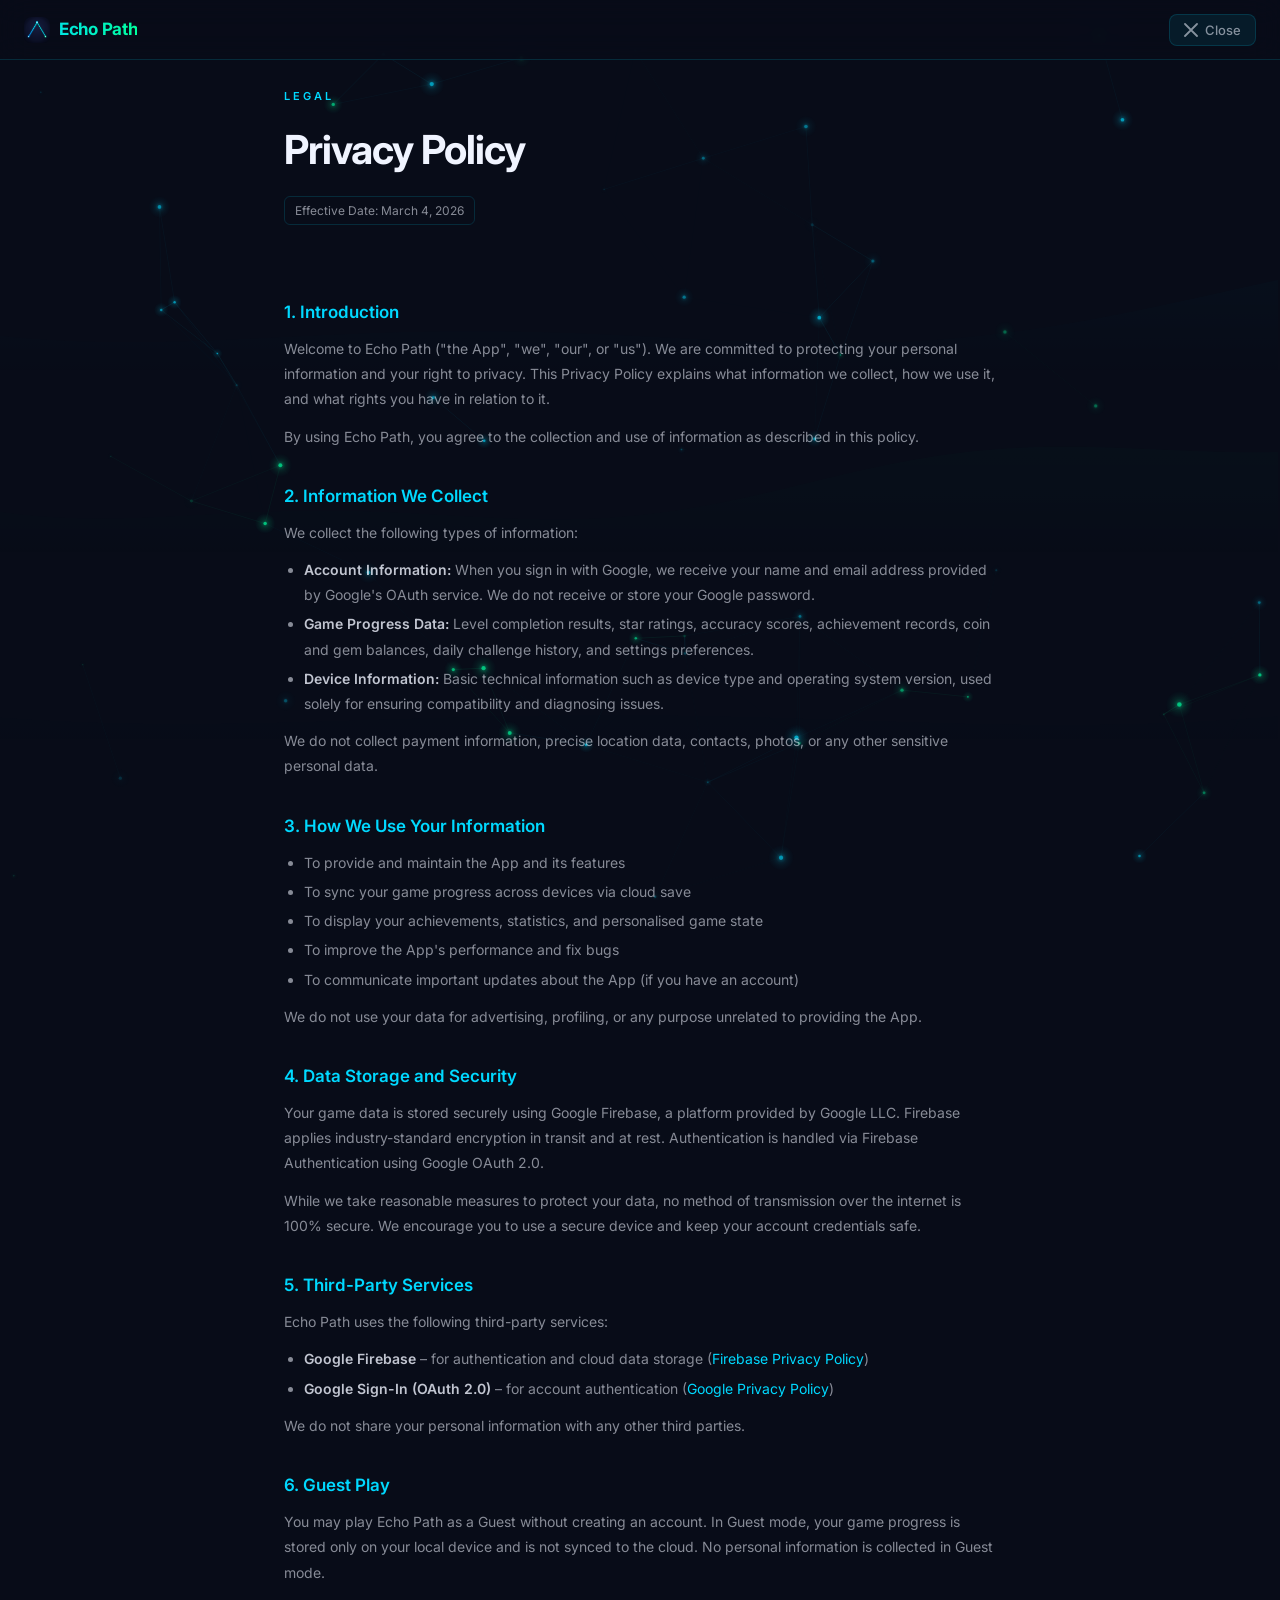
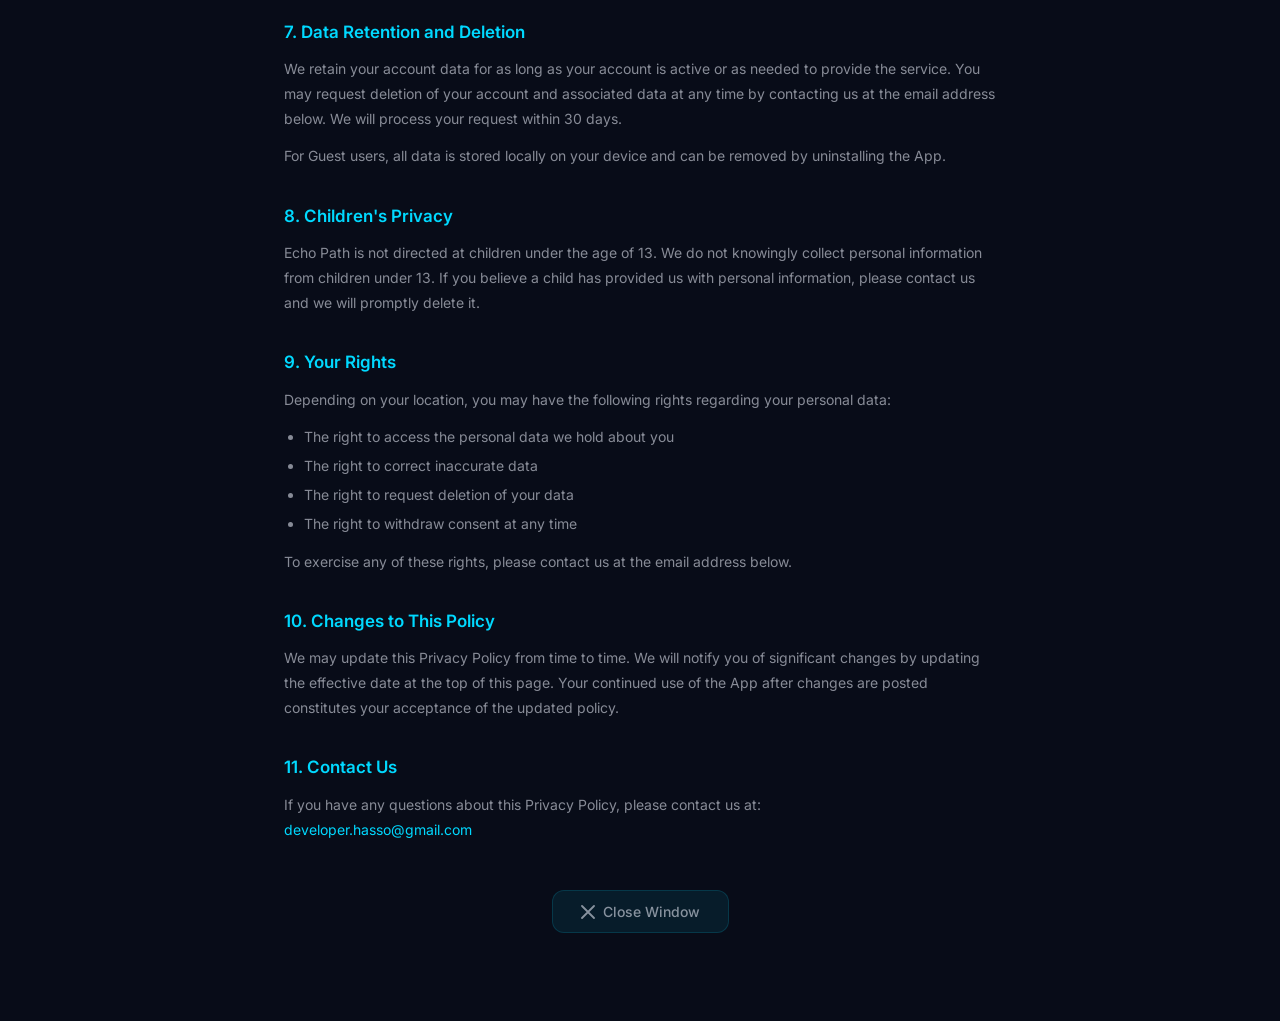
==== commit 31438391: "added new features and custom icons for the site" ====
--- a/privacy.html
+++ b/privacy.html
@@ -5,9 +5,9 @@
   <meta name="viewport" content="width=device-width, initial-scale=1.0" />
   <title>Privacy Policy – Echo Path</title>
   <meta name="description" content="Echo Path Privacy Policy – how we collect, use, and protect your data." />
-  <link rel="icon" type="image/png" sizes="32x32" href="favicon-32.png" />
-  <link rel="icon" type="image/png" sizes="16x16" href="favicon-16.png" />
-  <link rel="apple-touch-icon" sizes="192x192" href="icon.png" />
+  <link rel="icon" type="image/png" sizes="32x32" href="icons/favicon-32.png" />
+  <link rel="icon" type="image/png" sizes="16x16" href="icons/favicon-16.png" />
+  <link rel="apple-touch-icon" sizes="192x192" href="icons/icon.png" />
   <link rel="preconnect" href="https://fonts.googleapis.com" />
   <link rel="preconnect" href="https://fonts.gstatic.com" crossorigin />
   <link href="https://fonts.googleapis.com/css2?family=Inter:wght@300;400;500;600;700;800&display=swap" rel="stylesheet" />
@@ -22,7 +22,7 @@
 <!-- Top bar -->
 <div class="top-bar">
   <span class="top-logo">
-    <img src="icon.png" alt="Echo Path" class="top-logo-img" />
+    <img src="icons/icon.png" alt="Echo Path" class="top-logo-img" />
     Echo Path
   </span>
   <button class="close-btn" onclick="window.close()">
